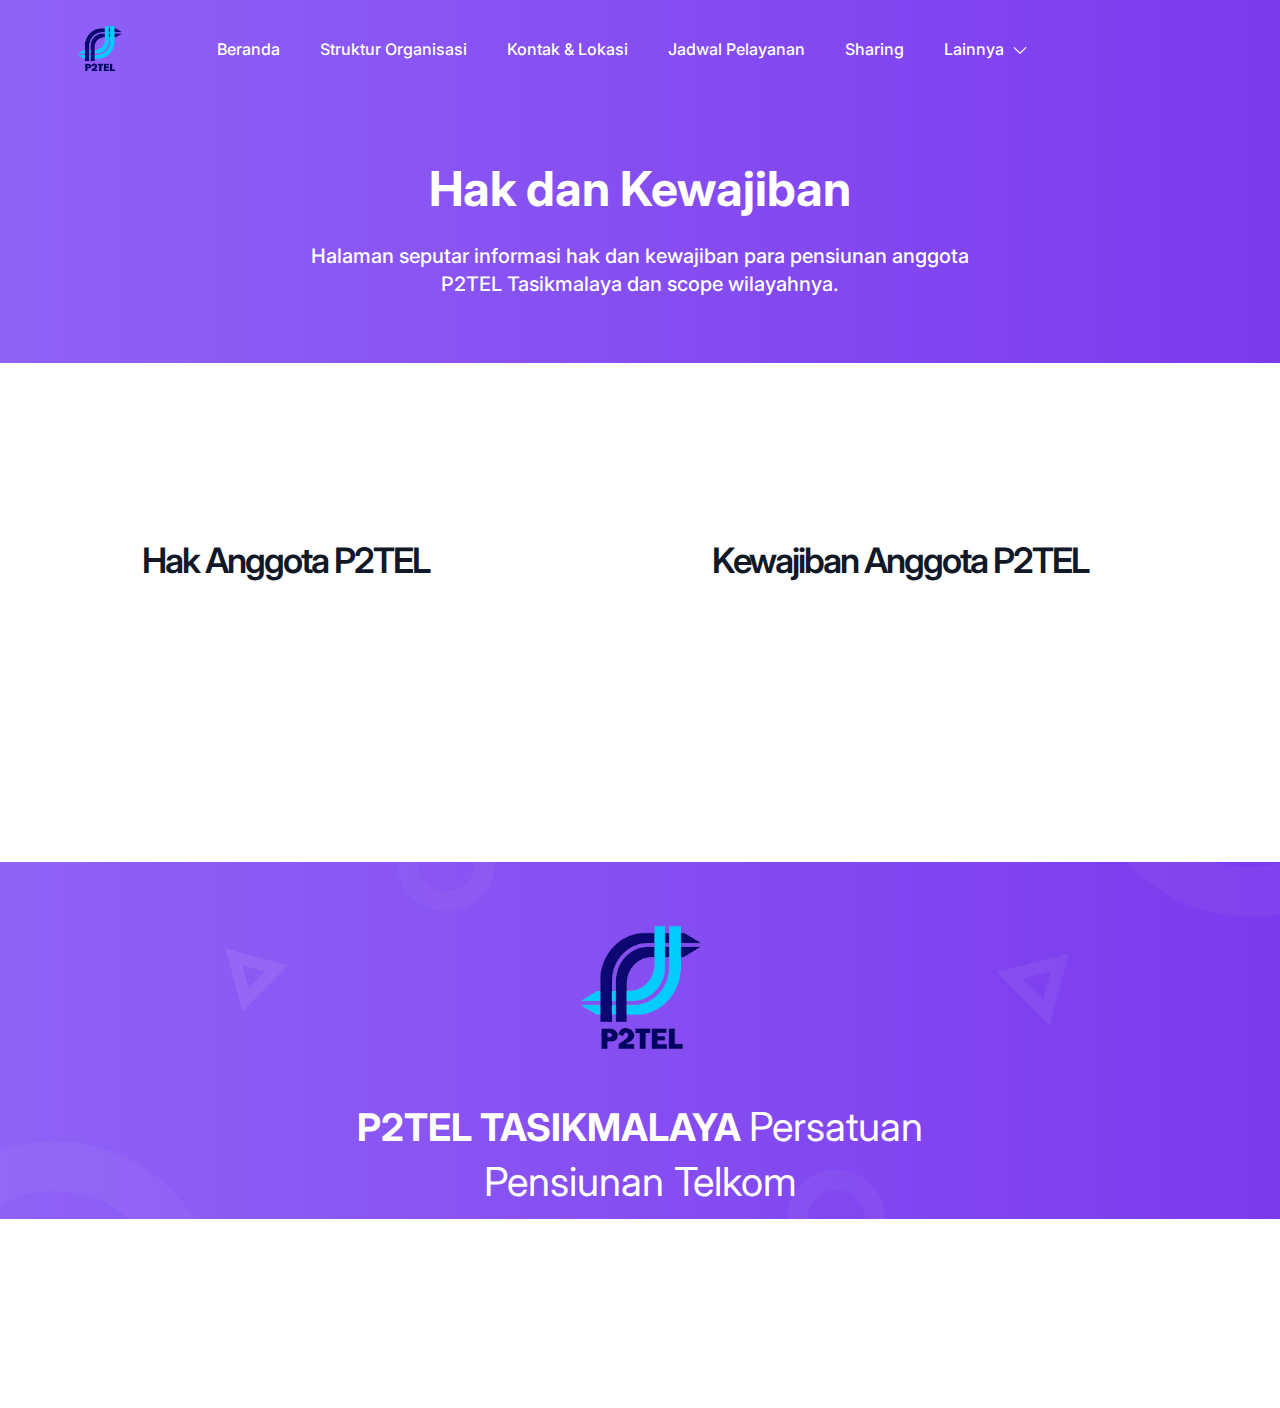
==== hak-dan-kewajiban.html @ 3c0b33a6 "update" ====
<!DOCTYPE html>
<html lang="en" class="scroll-smooth">

<head>
    <meta charset="UTF-8" />
    <meta http-equiv="X-UA-Compatible" content="IE=edge" />
    <meta name="viewport" content="width=device-width, initial-scale=1.0" />
    <title>
        Info Kesehatan - P2TEL Tasikmalaya
    </title>
    <link rel="shortcut icon" href="assets/images/logo-p2tel.png" type="image/x-icon" />
    <link rel="stylesheet" href="assets/css/swiper-bundle.min.css" />
    <link rel="stylesheet" href="assets/css/animate.css" />
    <link rel="stylesheet" href="assets/css/tailwind.css" />

    <!-- ==== WOW JS ==== -->
    <script src="assets/js/wow.min.js"></script>
    <script>
        new WOW().init();
    </script>

</head>

<body>
    <!-- ====== Navbar Section Start -->
    <div class="ud-header absolute left-0 top-0 z-40 flex w-full items-center bg-transparent">
        <div class="container">
            <div class="relative -mx-edit flex items-center justify-between">
                <div class="w-edit max-w-full px-4">
                    <a href="index.html" class="navbar-logo block w-full py-5">
                        <img src="assets/images/logo-p2tel.png" alt="logo" class="header-logo w-full" />
                    </a>
                </div>
                <div class="flex w-full items-center justify-between px-4">
                    <div>
                        <nav id="navbarCollapse"
                            class="absolute right-4 top-full hidden w-full max-w-[250px] rounded-lg bg-white py-5 shadow-lg dark:bg-dark-2 lg:static lg:block lg:w-full lg:max-w-full lg:bg-transparent lg:px-4 lg:py-0 lg:shadow-none dark:lg:bg-transparent xl:px-6">
                            <ul class="blcok lg:flex 2xl:ml-20">
                                <li class="group relative">
                                    <a href="index.html"
                                        class="mx-8 flex py-2 text-base font-medium text-dark group-hover:text-primary dark:text-white lg:mr-0 lg:inline-flex lg:px-0 lg:py-6 lg:text-white lg:group-hover:text-white lg:group-hover:opacity-70">
                                        Beranda
                                    </a>
                                </li>
                                <li class="group relative">
                                    <a href="index.html#team"
                                        class="mx-8 flex py-2 text-base font-medium text-dark group-hover:text-primary dark:text-white lg:ml-7 lg:mr-0 lg:inline-flex lg:px-0 lg:py-6 lg:text-white lg:group-hover:text-white lg:group-hover:opacity-70 xl:ml-10">
                                        Struktur Organisasi
                                    </a>
                                </li>
                                <li class="group relative">
                                    <a href="index.html#contact"
                                        class="mx-8 flex py-2 text-base font-medium text-dark group-hover:text-primary dark:text-white lg:ml-7 lg:mr-0 lg:inline-flex lg:px-0 lg:py-6 lg:text-white lg:group-hover:text-white lg:group-hover:opacity-70 xl:ml-10">
                                        Kontak & Lokasi
                                    </a>
                                </li>
                                <li class="group relative">
                                    <a href="index.html#jadwal"
                                        class="mx-8 flex py-2 text-base font-medium text-dark group-hover:text-primary dark:text-white lg:ml-7 lg:mr-0 lg:inline-flex lg:px-0 lg:py-6 lg:text-white lg:group-hover:text-white lg:group-hover:opacity-70 xl:ml-10">
                                        Jadwal Pelayanan
                                    </a>
                                </li>
                                <li class="group relative">
                                    <a href="index.html#sharing"
                                        class="mx-8 flex py-2 text-base font-medium text-dark group-hover:text-primary dark:text-white lg:ml-7 lg:mr-0 lg:inline-flex lg:px-0 lg:py-6 lg:text-white lg:group-hover:text-white lg:group-hover:opacity-70 xl:ml-10">
                                        Sharing
                                    </a>
                                </li>
                                <!--<li class="group relative">
                  <a href="#activity"
                    class="mx-8 flex py-2 text-base font-medium text-dark group-hover:text-primary dark:text-white lg:ml-7 lg:mr-0 lg:inline-flex lg:px-0 lg:py-6 lg:text-white lg:group-hover:text-white lg:group-hover:opacity-70 xl:ml-10">
                    Kegiatan
                  </a>
                </li>-->
                                <li class="submenu-item group relative">
                                    <a href="javascript:void(0)"
                                        class="relative mx-8 flex items-center justify-between py-2 text-base font-medium text-dark group-hover:text-primary dark:text-white lg:ml-8 lg:mr-0 lg:inline-flex lg:py-6 lg:pl-0 lg:pr-4 lg:text-white lg:group-hover:text-white lg:group-hover:opacity-70 xl:ml-10">
                                        Lainnya

                                        <svg class="ml-2 fill-current" width="16" height="20" viewBox="0 0 16 20"
                                            fill="none" xmlns="http://www.w3.org/2000/svg">
                                            <path
                                                d="M7.99999 14.9C7.84999 14.9 7.72499 14.85 7.59999 14.75L1.84999 9.10005C1.62499 8.87505 1.62499 8.52505 1.84999 8.30005C2.07499 8.07505 2.42499 8.07505 2.64999 8.30005L7.99999 13.525L13.35 8.25005C13.575 8.02505 13.925 8.02505 14.15 8.25005C14.375 8.47505 14.375 8.82505 14.15 9.05005L8.39999 14.7C8.27499 14.825 8.14999 14.9 7.99999 14.9Z" />
                                        </svg>
                                    </a>
                                    <div
                                        class="submenu relative left-0 top-full hidden w-[250px] rounded-sm bg-white p-4 transition-[top] duration-300 group-hover:opacity-100 dark:bg-dark-2 lg:invisible lg:absolute lg:top-[110%] lg:block lg:opacity-0 lg:shadow-lg lg:group-hover:visible lg:group-hover:top-full">
                                        <a href="info-kesehatan.html"
                                            class="block rounded px-4 py-[10px] text-sm text-body-color hover:text-primary dark:text-dark-6 dark:hover:text-primary">
                                            Info Kesehatan
                                        </a>
                                        <a href="jadwal-poliklinik.html"
                                            class="block rounded px-4 py-[10px] text-sm text-body-color hover:text-primary dark:text-dark-6 dark:hover:text-primary">
                                            Jadwal Poliklinik
                                        </a>
                                        <a href="hak-dan-kewajiban.html"
                                            class="block rounded px-4 py-[10px] text-sm text-body-color hover:text-primary dark:text-dark-6 dark:hover:text-primary">
                                            Hak dan Kewajiban
                                        </a>
                                        <a href="sharing.html"
                                            class="block rounded px-4 py-[10px] text-sm text-body-color hover:text-primary dark:text-dark-6 dark:hover:text-primary">
                                            Halaman Sharing
                                        </a>
                                    </div>
                                </li>
                            </ul>
                        </nav>
                    </div>
                </div>
            </div>
        </div>
    </div>
    </div>
    <!-- ====== Navbar Section End -->

    <!-- ====== Hero Section Start -->
    <div class="relative overflow-hidden bg-primary pt-[120px] md:pt-[130px] lg:pt-[160px]">
        <div class="container">
            <div class="-mx-4 flex flex-wrap items-center">
                <div class="w-full px-4 mb-7">
                    <div class="hero-content wow fadeInUp mx-auto max-w-[780px] text-center" data-wow-delay=".2s">
                        <h1
                            class="mb-6 text-3xl font-bold leading-snug text-white sm:text-4xl sm:leading-snug lg:text-5xl lg:leading-[1.2]">
                            Hak dan Kewajiban
                        </h1>
                        <p class="mx-auto mb-9 max-w-[750px] fs-20px font-medium text-white sm:leading-[1.44]">
                            Halaman seputar informasi hak dan kewajiban para pensiunan anggota <br />P2TEL Tasikmalaya
                            dan scope
                            wilayahnya.
                        </p>
                    </div>
                </div>
            </div>
        </div>
    </div>
    <!-- ====== Hero Section End -->

    <section id="jadwal" class="relative z-20 overflow-hidden pb-12 pt-20 dark:bg-dark lg:pb-[90px] lg:pt-[120px]">
        <div class="container mx-auto">
            <div class="-mx-4 flex flex-wrap justify-center">
                <div class="w-full px-4 md:w-1/2 lg:w-1/2">
                    <div
                        class="relative z-10 mb-10 overflow-hidden rounded-xl bg-white px-8 py-10dark:bg-dark-2 sm:p-12 lg:px-6 lg:py-10 xl:p-14 jadwal">
                        <h2 class="mb-11 fs-22rem font-semibold text-dark dark:text-white xl:leading-[1.21]">
                            <span class="-tracking-[2px]">Hak Anggota P2TEL</span>
                        </h2>
                        <div class="mb-[50px]">
                            <h5 class="mb-5 text-lg font-medium text-dark dark:text-white">

                            </h5>
                            <div id="hak" class="flex flex-col gap-[14px] fs-18px"></div>
                        </div>
                    </div>
                </div>
                <div class="w-full px-4 md:w-1/2 lg:w-1/2">
                    <div
                        class="relative z-10 mb-10 overflow-hidden rounded-xl bg-white px-8 py-10 dark:bg-dark-2 sm:p-12 lg:px-6 lg:py-10 xl:p-14 jadwal">
                        <h2 class="mb-11 fs-22rem font-semibold text-dark dark:text-white xl:leading-[1.21]">
                            <span class="-tracking-[2px]">Kewajiban Anggota P2TEL</span>
                        </h2>
                        <div class="mb-[50px]">
                            <h5 class="mb-5 text-lg font-medium text-dark dark:text-white">

                            </h5>
                            <div id="kewajiban" class="flex flex-col gap-[14px] fs-18px"></div>
                        </div>
                    </div>
                </div>
            </div>
        </div>
    </section>


    <section class="relative z-10 overflow-hidden bg-primary lg:py-[75px-25px]">
        <div class="container mx-auto">
            <div class="relative overflow-hidden">
                <div class="-mx-4 flex flex-wrap items-stretch">
                    <div class="w-full px-4">
                        <div class="mx-auto max-w-[570px] text-center mt-12">
                            <a href="javascript:void(0)" class="mb-6 inline-block max-w-[160px]">
                                <img src="assets/images/logo-p2tel.png" alt="logo" class="max-w-full" />
                            </a>
                            <h2 class="mb-2.5 text-3xl font-bold text-white md:text-[38px] md:leading-[1.44]">
                                <span>P2TEL TASIKMALAYA</span>
                                <span class="text-3xl font-normal md:text-[40px]">
                                    Persatuan Pensiunan Telkom
                                </span>
                            </h2>
                            <!--<a href="javascript:void(0)"
                class="inline-block rounded-md border border-transparent bg-secondary px-7 py-3 text-base font-medium text-white transition hover:bg-[#0BB489]">
                Start using Play
              </a>-->
                        </div>
                    </div>
                </div>
            </div>
        </div>
        <div>
            <span class="absolute left-0 top-0">
                <svg width="495" height="470" viewBox="0 0 495 470" fill="none" xmlns="http://www.w3.org/2000/svg">
                    <circle cx="55" cy="442" r="138" stroke="white" stroke-opacity="0.04" stroke-width="50" />
                    <circle cx="446" r="39" stroke="white" stroke-opacity="0.04" stroke-width="20" />
                    <path d="M245.406 137.609L233.985 94.9852L276.609 106.406L245.406 137.609Z" stroke="white"
                        stroke-opacity="0.08" stroke-width="12" />
                </svg>
            </span>
            <span class="absolute bottom-0 right-0">
                <svg width="493" height="470" viewBox="0 0 493 470" fill="none" xmlns="http://www.w3.org/2000/svg">
                    <circle cx="462" cy="5" r="138" stroke="white" stroke-opacity="0.04" stroke-width="50" />
                    <circle cx="49" cy="470" r="39" stroke="white" stroke-opacity="0.04" stroke-width="20" />
                    <path d="M222.393 226.701L272.808 213.192L259.299 263.607L222.393 226.701Z" stroke="white"
                        stroke-opacity="0.06" stroke-width="13" />
                </svg>
            </span>
        </div>
    </section>

    <footer class="wow fadeInUp relative z-10 bg-primary pt-edit lg:pt-[10px]" data-wow-delay=".15s">
        <!--<div class="container">
      <div class="-mx-4 flex flex-wrap">
        <div class="w-full px-4 sm:w-1/2 md:w-1/2 lg:w-4/12 xl:w-3/12">
          <div class="mb-10 w-full">
            <a href="javascript:void(0)" class="mb-6 inline-block max-w-[160px]">
              <img src="assets/images/logo-p2tel.png" alt="logo" class="max-w-full" />
            </a>
            <p class="mb-8 max-w-[270px] text-base text-gray-7">
              We create digital experiences for brands and companies by using
              technology.
            </p>
            <div class="-mx-3 flex items-center">
              <a href="javascript:void(0)" class="px-3 text-gray-7 hover:text-white">
                <svg width="22" height="22" viewBox="0 0 22 22" fill="none" xmlns="http://www.w3.org/2000/svg"
                  class="fill-current">
                  <path
                    d="M16.294 8.86875H14.369H13.6815V8.18125V6.05V5.3625H14.369H15.8128C16.1909 5.3625 16.5003 5.0875 16.5003 4.675V1.03125C16.5003 0.653125 16.2253 0.34375 15.8128 0.34375H13.3034C10.5878 0.34375 8.69714 2.26875 8.69714 5.12187V8.1125V8.8H8.00964H5.67214C5.19089 8.8 4.74402 9.17812 4.74402 9.72812V12.2031C4.74402 12.6844 5.12214 13.1313 5.67214 13.1313H7.94089H8.62839V13.8188V20.7281C8.62839 21.2094 9.00652 21.6562 9.55652 21.6562H12.7878C12.994 21.6562 13.1659 21.5531 13.3034 21.4156C13.4409 21.2781 13.544 21.0375 13.544 20.8312V13.8531V13.1656H14.2659H15.8128C16.2596 13.1656 16.6034 12.8906 16.6721 12.4781V12.4438V12.4094L17.1534 10.0375C17.1878 9.79688 17.1534 9.52187 16.9471 9.24687C16.8784 9.075 16.569 8.90312 16.294 8.86875Z" />
                </svg>
              </a>
              <a href="javascript:void(0)" class="px-3 text-gray-7 hover:text-white">
                <svg width="22" height="22" viewBox="0 0 22 22" fill="none" xmlns="http://www.w3.org/2000/svg"
                  class="fill-current">
                  <path
                    d="M20.1236 5.91236C20.2461 5.76952 20.0863 5.58286 19.905 5.64972C19.5004 5.79896 19.1306 5.8974 18.5837 5.95817C19.2564 5.58362 19.5693 5.04828 19.8237 4.39259C19.885 4.23443 19.7 4.09092 19.5406 4.16647C18.8931 4.47345 18.1945 4.70121 17.4599 4.83578C16.7338 4.11617 15.6988 3.6665 14.5539 3.6665C12.3554 3.6665 10.5725 5.32454 10.5725 7.36908C10.5725 7.65933 10.6081 7.94206 10.6752 8.21276C7.51486 8.06551 4.6968 6.71359 2.73896 4.64056C2.60477 4.49848 2.36128 4.51734 2.27772 4.69063C2.05482 5.15296 1.93056 5.66584 1.93056 6.20582C1.93056 7.49014 2.6332 8.62331 3.70132 9.28732C3.22241 9.27293 2.76441 9.17961 2.34234 9.02125C2.13684 8.94416 1.90127 9.07964 1.92888 9.28686C2.14084 10.8781 3.42915 12.1909 5.09205 12.5011C4.75811 12.586 4.40639 12.6311 4.04253 12.6311C3.95431 12.6311 3.86685 12.6284 3.78019 12.6231C3.55967 12.6094 3.38044 12.8067 3.47499 12.9954C4.09879 14.2404 5.44575 15.1096 7.0132 15.1367C5.65077 16.13 3.93418 16.7218 2.06882 16.7218C1.83882 16.7218 1.74015 17.0175 1.9442 17.1178C3.52016 17.8924 5.31487 18.3332 7.22182 18.3332C14.545 18.3332 18.549 12.6914 18.549 7.79843C18.549 7.63827 18.545 7.47811 18.5377 7.31945C19.1321 6.92012 19.6664 6.44528 20.1236 5.91236Z" />
                </svg>
              </a>
              <a href="javascript:void(0)" class="px-3 text-gray-7 hover:text-white">
                <svg width="22" height="22" viewBox="0 0 22 22" fill="none" xmlns="http://www.w3.org/2000/svg"
                  class="fill-current">
                  <path
                    d="M11.0297 14.4305C12.9241 14.4305 14.4598 12.8948 14.4598 11.0004C14.4598 9.10602 12.9241 7.57031 11.0297 7.57031C9.13529 7.57031 7.59958 9.10602 7.59958 11.0004C7.59958 12.8948 9.13529 14.4305 11.0297 14.4305Z" />
                  <path
                    d="M14.7554 1.8335H7.24463C4.25807 1.8335 1.83334 4.25823 1.83334 7.24479V14.6964C1.83334 17.7421 4.25807 20.1668 7.24463 20.1668H14.6962C17.7419 20.1668 20.1667 17.7421 20.1667 14.7555V7.24479C20.1667 4.25823 17.7419 1.8335 14.7554 1.8335ZM11.0296 15.4948C8.51614 15.4948 6.53496 13.4545 6.53496 11.0002C6.53496 8.54586 8.54571 6.50554 11.0296 6.50554C13.4839 6.50554 15.4946 8.54586 15.4946 11.0002C15.4946 13.4545 13.5134 15.4948 11.0296 15.4948ZM17.2393 6.91952C16.9436 7.24479 16.5 7.42221 15.9973 7.42221C15.5538 7.42221 15.1102 7.24479 14.7554 6.91952C14.4301 6.59425 14.2527 6.18027 14.2527 5.67758C14.2527 5.17489 14.4301 4.79049 14.7554 4.43565C15.0807 4.08081 15.4946 3.90339 15.9973 3.90339C16.4409 3.90339 16.914 4.08081 17.2393 4.40608C17.535 4.79049 17.7419 5.23403 17.7419 5.70715C17.7124 6.18027 17.535 6.59425 17.2393 6.91952Z" />
                  <path
                    d="M16.0276 4.96777C15.6432 4.96777 15.318 5.29304 15.318 5.67745C15.318 6.06186 15.6432 6.38713 16.0276 6.38713C16.412 6.38713 16.7373 6.06186 16.7373 5.67745C16.7373 5.29304 16.4416 4.96777 16.0276 4.96777Z" />
                </svg>
              </a>
              <a href="javascript:void(0)" class="px-3 text-gray-7 hover:text-white">
                <svg width="22" height="22" viewBox="0 0 22 22" fill="none" xmlns="http://www.w3.org/2000/svg"
                  class="fill-current">
                  <path
                    d="M18.8065 1.8335H3.16399C2.42474 1.8335 1.83334 2.42489 1.83334 3.16414V18.8362C1.83334 19.5459 2.42474 20.1668 3.16399 20.1668H18.7473C19.4866 20.1668 20.078 19.5754 20.078 18.8362V3.13457C20.1371 2.42489 19.5457 1.8335 18.8065 1.8335ZM7.24464 17.4168H4.55379V8.69371H7.24464V17.4168ZM5.88443 7.48135C4.99733 7.48135 4.31721 6.77167 4.31721 5.91414C4.31721 5.05661 5.0269 4.34694 5.88443 4.34694C6.74196 4.34694 7.45163 5.05661 7.45163 5.91414C7.45163 6.77167 6.8011 7.48135 5.88443 7.48135ZM17.4463 17.4168H14.7554V13.1883C14.7554 12.183 14.7258 10.8523 13.336 10.8523C11.9167 10.8523 11.7097 11.976 11.7097 13.0996V17.4168H9.01884V8.69371H11.6506V9.90608H11.6801C12.0645 9.1964 12.9221 8.48672 14.2527 8.48672C17.0027 8.48672 17.5054 10.2609 17.5054 12.6856V17.4168H17.4463Z" />
                </svg>
              </a>
            </div>
          </div>
        </div>
        <div class="w-full px-4 sm:w-1/2 md:w-1/2 lg:w-2/12 xl:w-2/12">
          <div class="mb-10 w-full">
            <h4 class="mb-9 text-lg font-semibold text-white">About Us</h4>
            <ul>
              <li>
                <a href="javascript:void(0)" class="mb-3 inline-block text-base text-gray-7 hover:text-primary">
                  Home
                </a>
              </li>
              <li>
                <a href="javascript:void(0)" class="mb-3 inline-block text-base text-gray-7 hover:text-primary">
                  Features
                </a>
              </li>
              <li>
                <a href="javascript:void(0)" class="mb-3 inline-block text-base text-gray-7 hover:text-primary">
                  About
                </a>
              </li>
              <li>
                <a href="javascript:void(0)" class="mb-3 inline-block text-base text-gray-7 hover:text-primary">
                  Testimonial
                </a>
              </li>
            </ul>
          </div>
        </div>
        <div class="w-full px-4 sm:w-1/2 md:w-1/2 lg:w-3/12 xl:w-2/12">
          <div class="mb-10 w-full">
            <h4 class="mb-9 text-lg font-semibold text-white">Features</h4>
            <ul>
              <li>
                <a href="javascript:void(0)" class="mb-3 inline-block text-base text-gray-7 hover:text-primary">
                  How it works
                </a>
              </li>
              <li>
                <a href="javascript:void(0)" class="mb-3 inline-block text-base text-gray-7 hover:text-primary">
                  Privacy policy
                </a>
              </li>
              <li>
                <a href="javascript:void(0)" class="mb-3 inline-block text-base text-gray-7 hover:text-primary">
                  Terms of Service
                </a>
              </li>
              <li>
                <a href="javascript:void(0)" class="mb-3 inline-block text-base text-gray-7 hover:text-primary">
                  Refund policy
                </a>
              </li>
            </ul>
          </div>
        </div>
        <div class="w-full px-4 sm:w-1/2 md:w-1/2 lg:w-3/12 xl:w-2/12">
          <div class="mb-10 w-full">
            <h4 class="mb-9 text-lg font-semibold text-white">
              Our Products
            </h4>
            <ul>
              <li>
                <a href="javascript:void(0)" class="mb-3 inline-block text-base text-gray-7 hover:text-primary">
                  LineIcons
                </a>
              </li>
              <li>
                <a href="javascript:void(0)" class="mb-3 inline-block text-base text-gray-7 hover:text-primary">
                  Ecommerce HTML
                </a>
              </li>
              <li>
                <a href="javascript:void(0)" class="mb-3 inline-block text-base text-gray-7 hover:text-primary">
                  TailAdmin
                </a>
              </li>
              <li>
                <a href="javascript:void(0)" class="mb-3 inline-block text-base text-gray-7 hover:text-primary">
                  PlainAdmin
                </a>
              </li>
            </ul>
          </div>
        </div>
        <div class="w-full px-4 md:w-2/3 lg:w-6/12 xl:w-3/12">
          <div class="mb-10 w-full">
            <h4 class="mb-9 text-lg font-semibold text-white">Latest blog</h4>
            <div class="flex flex-col gap-8">
              <a href="blog-details.html" class="group flex items-center gap-[22px]">
                <div class="overflow-hidden rounded">
                  <img src="./assets/images/blog/blog-footer-01.jpg" alt="blog" />
                </div>
                <span class="max-w-[180px] text-base text-gray-7 group-hover:text-white">
                  I think really important to design with...
                </span>
              </a>
              <a href="blog-details.html" class="group flex items-center gap-[22px]">
                <div class="overflow-hidden rounded">
                  <img src="./assets/images/blog/blog-footer-02.jpg" alt="blog" />
                </div>
                <span class="max-w-[180px] text-base text-gray-7 group-hover:text-white">
                  Recognizing the need is the primary...
                </span>
              </a>
            </div>
          </div>
        </div>
      </div>
    </div>-->

        <div class="mt-12 border-t border-[#8890A4] border-opacity-40 py-8 lg:mt-[60px]">
            <div class="container">
                <div class="-mx-4 flex flex-wrap">
                    <p class="text-base text-gray-7 w-full text-center">
                        P2TEL Tasikmalaya © 2024
                        <!--<a href="https://tailgrids.com" rel="nofollow noopner" target="_blank"
              class="text-gray-1 hover:underline">
              TailGrids and UIdeck
            </a>-->
                    </p>
                    <div class="w-full px-4 md:w-2/3 lg:w-1/2">
                        <div class="my-1">
                            <div class="-mx-3 flex items-center justify-center md:justify-start">
                                <!--<a href="javascript:void(0)" class="px-3 text-base text-gray-7 hover:text-white hover:underline">
                  Privacy policy
                </a>
                <a href="javascript:void(0)" class="px-3 text-base text-gray-7 hover:text-white hover:underline">
                  Legal notice
                </a>
                <a href="javascript:void(0)" class="px-3 text-base text-gray-7 hover:text-white hover:underline">
                  Terms of service
                </a>-->
                            </div>
                        </div>
                    </div>
                    <div class="w-full px-4 md:w-1/3 lg:w-1/2">
                        <div class="my-1 flex justify-center md:justify-end">
                            <p class="text-base text-gray-7">

                                <!--<a href="https://tailgrids.com" rel="nofollow noopner" target="_blank"
                  class="text-gray-1 hover:underline">
                  TailGrids and UIdeck
                </a>-->
                            </p>
                        </div>
                    </div>
                </div>
            </div>
        </div>

        <div>
            <span class="absolute left-0 top-0 z-[-1]">
            </span>

            <span class="absolute right-0 top-0 z-[-1]">
                <svg width="102" height="102" viewBox="0 0 102 102" fill="none" xmlns="http://www.w3.org/2000/svg">
                    <path
                        d="M1.8667 33.1956C2.89765 33.1956 3.7334 34.0318 3.7334 35.0633C3.7334 36.0947 2.89765 36.9309 1.8667 36.9309C0.835744 36.9309 4.50645e-08 36.0947 0 35.0633C-4.50645e-08 34.0318 0.835744 33.1956 1.8667 33.1956Z"
                        fill="white" fill-opacity="0.08"></path>
                    <path
                        d="M18.2939 33.1956C19.3249 33.1956 20.1606 34.0318 20.1606 35.0633C20.1606 36.0947 19.3249 36.9309 18.2939 36.9309C17.263 36.9309 16.4272 36.0947 16.4272 35.0633C16.4272 34.0318 17.263 33.1956 18.2939 33.1956Z"
                        fill="white" fill-opacity="0.08"></path>
                    <path
                        d="M34.7209 33.195C35.7519 33.195 36.5876 34.0311 36.5876 35.0626C36.5876 36.0941 35.7519 36.9303 34.7209 36.9303C33.69 36.9303 32.8542 36.0941 32.8542 35.0626C32.8542 34.0311 33.69 33.195 34.7209 33.195Z"
                        fill="white" fill-opacity="0.08"></path>
                    <path
                        d="M50.9341 33.195C51.965 33.195 52.8008 34.0311 52.8008 35.0626C52.8008 36.0941 51.965 36.9303 50.9341 36.9303C49.9031 36.9303 49.0674 36.0941 49.0674 35.0626C49.0674 34.0311 49.9031 33.195 50.9341 33.195Z"
                        fill="white" fill-opacity="0.08"></path>
                    <path
                        d="M1.8667 16.7605C2.89765 16.7605 3.7334 17.5966 3.7334 18.6281C3.7334 19.6596 2.89765 20.4957 1.8667 20.4957C0.835744 20.4957 4.50645e-08 19.6596 0 18.6281C-4.50645e-08 17.5966 0.835744 16.7605 1.8667 16.7605Z"
                        fill="white" fill-opacity="0.08"></path>
                    <path
                        d="M18.2939 16.7605C19.3249 16.7605 20.1606 17.5966 20.1606 18.6281C20.1606 19.6596 19.3249 20.4957 18.2939 20.4957C17.263 20.4957 16.4272 19.6596 16.4272 18.6281C16.4272 17.5966 17.263 16.7605 18.2939 16.7605Z"
                        fill="white" fill-opacity="0.08"></path>
                    <path
                        d="M34.7209 16.7605C35.7519 16.7605 36.5876 17.5966 36.5876 18.6281C36.5876 19.6596 35.7519 20.4957 34.7209 20.4957C33.69 20.4957 32.8542 19.6596 32.8542 18.6281C32.8542 17.5966 33.69 16.7605 34.7209 16.7605Z"
                        fill="white" fill-opacity="0.08"></path>
                    <path
                        d="M50.9341 16.7605C51.965 16.7605 52.8008 17.5966 52.8008 18.6281C52.8008 19.6596 51.965 20.4957 50.9341 20.4957C49.9031 20.4957 49.0674 19.6596 49.0674 18.6281C49.0674 17.5966 49.9031 16.7605 50.9341 16.7605Z"
                        fill="white" fill-opacity="0.08"></path>
                    <path
                        d="M1.8667 0.324951C2.89765 0.324951 3.7334 1.16115 3.7334 2.19261C3.7334 3.22408 2.89765 4.06024 1.8667 4.06024C0.835744 4.06024 4.50645e-08 3.22408 0 2.19261C-4.50645e-08 1.16115 0.835744 0.324951 1.8667 0.324951Z"
                        fill="white" fill-opacity="0.08"></path>
                    <path
                        d="M18.2939 0.324951C19.3249 0.324951 20.1606 1.16115 20.1606 2.19261C20.1606 3.22408 19.3249 4.06024 18.2939 4.06024C17.263 4.06024 16.4272 3.22408 16.4272 2.19261C16.4272 1.16115 17.263 0.324951 18.2939 0.324951Z"
                        fill="white" fill-opacity="0.08"></path>
                    <path
                        d="M34.7209 0.325302C35.7519 0.325302 36.5876 1.16147 36.5876 2.19293C36.5876 3.2244 35.7519 4.06056 34.7209 4.06056C33.69 4.06056 32.8542 3.2244 32.8542 2.19293C32.8542 1.16147 33.69 0.325302 34.7209 0.325302Z"
                        fill="white" fill-opacity="0.08"></path>
                    <path
                        d="M50.9341 0.325302C51.965 0.325302 52.8008 1.16147 52.8008 2.19293C52.8008 3.2244 51.965 4.06056 50.9341 4.06056C49.9031 4.06056 49.0674 3.2244 49.0674 2.19293C49.0674 1.16147 49.9031 0.325302 50.9341 0.325302Z"
                        fill="white" fill-opacity="0.08"></path>
                    <path
                        d="M66.9037 33.1956C67.9346 33.1956 68.7704 34.0318 68.7704 35.0633C68.7704 36.0947 67.9346 36.9309 66.9037 36.9309C65.8727 36.9309 65.037 36.0947 65.037 35.0633C65.037 34.0318 65.8727 33.1956 66.9037 33.1956Z"
                        fill="white" fill-opacity="0.08"></path>
                    <path
                        d="M83.3307 33.1956C84.3616 33.1956 85.1974 34.0318 85.1974 35.0633C85.1974 36.0947 84.3616 36.9309 83.3307 36.9309C82.2997 36.9309 81.464 36.0947 81.464 35.0633C81.464 34.0318 82.2997 33.1956 83.3307 33.1956Z"
                        fill="white" fill-opacity="0.08"></path>
                    <path
                        d="M99.7576 33.1956C100.789 33.1956 101.624 34.0318 101.624 35.0633C101.624 36.0947 100.789 36.9309 99.7576 36.9309C98.7266 36.9309 97.8909 36.0947 97.8909 35.0633C97.8909 34.0318 98.7266 33.1956 99.7576 33.1956Z"
                        fill="white" fill-opacity="0.08"></path>
                    <path
                        d="M66.9037 16.7605C67.9346 16.7605 68.7704 17.5966 68.7704 18.6281C68.7704 19.6596 67.9346 20.4957 66.9037 20.4957C65.8727 20.4957 65.037 19.6596 65.037 18.6281C65.037 17.5966 65.8727 16.7605 66.9037 16.7605Z"
                        fill="white" fill-opacity="0.08"></path>
                    <path
                        d="M83.3307 16.7605C84.3616 16.7605 85.1974 17.5966 85.1974 18.6281C85.1974 19.6596 84.3616 20.4957 83.3307 20.4957C82.2997 20.4957 81.464 19.6596 81.464 18.6281C81.464 17.5966 82.2997 16.7605 83.3307 16.7605Z"
                        fill="white" fill-opacity="0.08"></path>
                    <path
                        d="M99.7576 16.7605C100.789 16.7605 101.624 17.5966 101.624 18.6281C101.624 19.6596 100.789 20.4957 99.7576 20.4957C98.7266 20.4957 97.8909 19.6596 97.8909 18.6281C97.8909 17.5966 98.7266 16.7605 99.7576 16.7605Z"
                        fill="white" fill-opacity="0.08"></path>
                    <path
                        d="M66.9037 0.324966C67.9346 0.324966 68.7704 1.16115 68.7704 2.19261C68.7704 3.22408 67.9346 4.06024 66.9037 4.06024C65.8727 4.06024 65.037 3.22408 65.037 2.19261C65.037 1.16115 65.8727 0.324966 66.9037 0.324966Z"
                        fill="white" fill-opacity="0.08"></path>
                    <path
                        d="M83.3307 0.324951C84.3616 0.324951 85.1974 1.16115 85.1974 2.19261C85.1974 3.22408 84.3616 4.06024 83.3307 4.06024C82.2997 4.06024 81.464 3.22408 81.464 2.19261C81.464 1.16115 82.2997 0.324951 83.3307 0.324951Z"
                        fill="white" fill-opacity="0.08"></path>
                    <path
                        d="M99.7576 0.324951C100.789 0.324951 101.624 1.16115 101.624 2.19261C101.624 3.22408 100.789 4.06024 99.7576 4.06024C98.7266 4.06024 97.8909 3.22408 97.8909 2.19261C97.8909 1.16115 98.7266 0.324951 99.7576 0.324951Z"
                        fill="white" fill-opacity="0.08"></path>
                    <path
                        d="M1.8667 82.2029C2.89765 82.2029 3.7334 83.039 3.7334 84.0705C3.7334 85.102 2.89765 85.9382 1.8667 85.9382C0.835744 85.9382 4.50645e-08 85.102 0 84.0705C-4.50645e-08 83.039 0.835744 82.2029 1.8667 82.2029Z"
                        fill="white" fill-opacity="0.08"></path>
                    <path
                        d="M18.2939 82.2029C19.3249 82.2029 20.1606 83.039 20.1606 84.0705C20.1606 85.102 19.3249 85.9382 18.2939 85.9382C17.263 85.9382 16.4272 85.102 16.4272 84.0705C16.4272 83.039 17.263 82.2029 18.2939 82.2029Z"
                        fill="white" fill-opacity="0.08"></path>
                    <path
                        d="M34.7209 82.2026C35.7519 82.2026 36.5876 83.0387 36.5876 84.0702C36.5876 85.1017 35.7519 85.9378 34.7209 85.9378C33.69 85.9378 32.8542 85.1017 32.8542 84.0702C32.8542 83.0387 33.69 82.2026 34.7209 82.2026Z"
                        fill="white" fill-opacity="0.08"></path>
                    <path
                        d="M50.9341 82.2026C51.965 82.2026 52.8008 83.0387 52.8008 84.0702C52.8008 85.1017 51.965 85.9378 50.9341 85.9378C49.9031 85.9378 49.0674 85.1017 49.0674 84.0702C49.0674 83.0387 49.9031 82.2026 50.9341 82.2026Z"
                        fill="white" fill-opacity="0.08"></path>
                    <path
                        d="M1.8667 65.7677C2.89765 65.7677 3.7334 66.6039 3.7334 67.6353C3.7334 68.6668 2.89765 69.503 1.8667 69.503C0.835744 69.503 4.50645e-08 68.6668 0 67.6353C-4.50645e-08 66.6039 0.835744 65.7677 1.8667 65.7677Z"
                        fill="white" fill-opacity="0.08"></path>
                    <path
                        d="M18.2939 65.7677C19.3249 65.7677 20.1606 66.6039 20.1606 67.6353C20.1606 68.6668 19.3249 69.503 18.2939 69.503C17.263 69.503 16.4272 68.6668 16.4272 67.6353C16.4272 66.6039 17.263 65.7677 18.2939 65.7677Z"
                        fill="white" fill-opacity="0.08"></path>
                    <path
                        d="M34.7209 65.7674C35.7519 65.7674 36.5876 66.6036 36.5876 67.635C36.5876 68.6665 35.7519 69.5027 34.7209 69.5027C33.69 69.5027 32.8542 68.6665 32.8542 67.635C32.8542 66.6036 33.69 65.7674 34.7209 65.7674Z"
                        fill="white" fill-opacity="0.08"></path>
                    <path
                        d="M50.9341 65.7674C51.965 65.7674 52.8008 66.6036 52.8008 67.635C52.8008 68.6665 51.965 69.5027 50.9341 69.5027C49.9031 69.5027 49.0674 68.6665 49.0674 67.635C49.0674 66.6036 49.9031 65.7674 50.9341 65.7674Z"
                        fill="white" fill-opacity="0.08"></path>
                    <path
                        d="M1.8667 98.2644C2.89765 98.2644 3.7334 99.1005 3.7334 100.132C3.7334 101.163 2.89765 102 1.8667 102C0.835744 102 4.50645e-08 101.163 0 100.132C-4.50645e-08 99.1005 0.835744 98.2644 1.8667 98.2644Z"
                        fill="white" fill-opacity="0.08"></path>
                    <path
                        d="M1.8667 49.3322C2.89765 49.3322 3.7334 50.1684 3.7334 51.1998C3.7334 52.2313 2.89765 53.0675 1.8667 53.0675C0.835744 53.0675 4.50645e-08 52.2313 0 51.1998C-4.50645e-08 50.1684 0.835744 49.3322 1.8667 49.3322Z"
                        fill="white" fill-opacity="0.08"></path>
                    <path
                        d="M18.2939 98.2644C19.3249 98.2644 20.1606 99.1005 20.1606 100.132C20.1606 101.163 19.3249 102 18.2939 102C17.263 102 16.4272 101.163 16.4272 100.132C16.4272 99.1005 17.263 98.2644 18.2939 98.2644Z"
                        fill="white" fill-opacity="0.08"></path>
                    <path
                        d="M18.2939 49.3322C19.3249 49.3322 20.1606 50.1684 20.1606 51.1998C20.1606 52.2313 19.3249 53.0675 18.2939 53.0675C17.263 53.0675 16.4272 52.2313 16.4272 51.1998C16.4272 50.1684 17.263 49.3322 18.2939 49.3322Z"
                        fill="white" fill-opacity="0.08"></path>
                    <path
                        d="M34.7209 98.2647C35.7519 98.2647 36.5876 99.1008 36.5876 100.132C36.5876 101.164 35.7519 102 34.7209 102C33.69 102 32.8542 101.164 32.8542 100.132C32.8542 99.1008 33.69 98.2647 34.7209 98.2647Z"
                        fill="white" fill-opacity="0.08"></path>
                    <path
                        d="M50.9341 98.2647C51.965 98.2647 52.8008 99.1008 52.8008 100.132C52.8008 101.164 51.965 102 50.9341 102C49.9031 102 49.0674 101.164 49.0674 100.132C49.0674 99.1008 49.9031 98.2647 50.9341 98.2647Z"
                        fill="white" fill-opacity="0.08"></path>
                    <path
                        d="M34.7209 49.3326C35.7519 49.3326 36.5876 50.1687 36.5876 51.2002C36.5876 52.2317 35.7519 53.0678 34.7209 53.0678C33.69 53.0678 32.8542 52.2317 32.8542 51.2002C32.8542 50.1687 33.69 49.3326 34.7209 49.3326Z"
                        fill="white" fill-opacity="0.08"></path>
                    <path
                        d="M50.9341 49.3326C51.965 49.3326 52.8008 50.1687 52.8008 51.2002C52.8008 52.2317 51.965 53.0678 50.9341 53.0678C49.9031 53.0678 49.0674 52.2317 49.0674 51.2002C49.0674 50.1687 49.9031 49.3326 50.9341 49.3326Z"
                        fill="white" fill-opacity="0.08"></path>
                    <path
                        d="M66.9037 82.2029C67.9346 82.2029 68.7704 83.0391 68.7704 84.0705C68.7704 85.102 67.9346 85.9382 66.9037 85.9382C65.8727 85.9382 65.037 85.102 65.037 84.0705C65.037 83.0391 65.8727 82.2029 66.9037 82.2029Z"
                        fill="white" fill-opacity="0.08"></path>
                    <path
                        d="M83.3307 82.2029C84.3616 82.2029 85.1974 83.0391 85.1974 84.0705C85.1974 85.102 84.3616 85.9382 83.3307 85.9382C82.2997 85.9382 81.464 85.102 81.464 84.0705C81.464 83.0391 82.2997 82.2029 83.3307 82.2029Z"
                        fill="white" fill-opacity="0.08"></path>
                    <path
                        d="M99.7576 82.2029C100.789 82.2029 101.624 83.039 101.624 84.0705C101.624 85.102 100.789 85.9382 99.7576 85.9382C98.7266 85.9382 97.8909 85.102 97.8909 84.0705C97.8909 83.039 98.7266 82.2029 99.7576 82.2029Z"
                        fill="white" fill-opacity="0.08"></path>
                    <path
                        d="M66.9037 65.7674C67.9346 65.7674 68.7704 66.6036 68.7704 67.635C68.7704 68.6665 67.9346 69.5027 66.9037 69.5027C65.8727 69.5027 65.037 68.6665 65.037 67.635C65.037 66.6036 65.8727 65.7674 66.9037 65.7674Z"
                        fill="white" fill-opacity="0.08"></path>
                    <path
                        d="M83.3307 65.7677C84.3616 65.7677 85.1974 66.6039 85.1974 67.6353C85.1974 68.6668 84.3616 69.503 83.3307 69.503C82.2997 69.503 81.464 68.6668 81.464 67.6353C81.464 66.6039 82.2997 65.7677 83.3307 65.7677Z"
                        fill="white" fill-opacity="0.08"></path>
                    <path
                        d="M99.7576 65.7677C100.789 65.7677 101.624 66.6039 101.624 67.6353C101.624 68.6668 100.789 69.503 99.7576 69.503C98.7266 69.503 97.8909 68.6668 97.8909 67.6353C97.8909 66.6039 98.7266 65.7677 99.7576 65.7677Z"
                        fill="white" fill-opacity="0.08"></path>
                    <path
                        d="M66.9037 98.2644C67.9346 98.2644 68.7704 99.1005 68.7704 100.132C68.7704 101.163 67.9346 102 66.9037 102C65.8727 102 65.037 101.163 65.037 100.132C65.037 99.1005 65.8727 98.2644 66.9037 98.2644Z"
                        fill="white" fill-opacity="0.08"></path>
                    <path
                        d="M66.9037 49.3322C67.9346 49.3322 68.7704 50.1684 68.7704 51.1998C68.7704 52.2313 67.9346 53.0675 66.9037 53.0675C65.8727 53.0675 65.037 52.2313 65.037 51.1998C65.037 50.1684 65.8727 49.3322 66.9037 49.3322Z"
                        fill="white" fill-opacity="0.08"></path>
                    <path
                        d="M83.3307 98.2644C84.3616 98.2644 85.1974 99.1005 85.1974 100.132C85.1974 101.163 84.3616 102 83.3307 102C82.2997 102 81.464 101.163 81.464 100.132C81.464 99.1005 82.2997 98.2644 83.3307 98.2644Z"
                        fill="white" fill-opacity="0.08"></path>
                    <path
                        d="M83.3307 49.3322C84.3616 49.3322 85.1974 50.1684 85.1974 51.1998C85.1974 52.2313 84.3616 53.0675 83.3307 53.0675C82.2997 53.0675 81.464 52.2313 81.464 51.1998C81.464 50.1684 82.2997 49.3322 83.3307 49.3322Z"
                        fill="white" fill-opacity="0.08"></path>
                    <path
                        d="M99.7576 98.2644C100.789 98.2644 101.624 99.1005 101.624 100.132C101.624 101.163 100.789 102 99.7576 102C98.7266 102 97.8909 101.163 97.8909 100.132C97.8909 99.1005 98.7266 98.2644 99.7576 98.2644Z"
                        fill="white" fill-opacity="0.08"></path>
                    <path
                        d="M99.7576 49.3322C100.789 49.3322 101.624 50.1684 101.624 51.1998C101.624 52.2313 100.789 53.0675 99.7576 53.0675C98.7266 53.0675 97.8909 52.2313 97.8909 51.1998C97.8909 50.1684 98.7266 49.3322 99.7576 49.3322Z"
                        fill="white" fill-opacity="0.08"></path>
                </svg>
            </span>
        </div>
    </footer>
    <!-- ====== Footer Section End -->

    <!-- ====== Back To Top Start -->
    <a href="javascript:void(0)"
        class="back-to-top fixed bottom-8 left-auto right-8 z-[999] hidden h-10 w-10 items-center justify-center rounded-md bg-primary text-white shadow-md transition duration-300 ease-in-out hover:bg-dark">
        <span class="mt-[6px] h-3 w-3 rotate-45 border-l border-t border-white"></span>
    </a>
    <!-- ====== Back To Top End -->

    <!-- ====== Made With Button Start -->
    <!--<div rel="nofollow noopener"
    class="audio-component fixed left-4 z-[999] inline-flex items-center rounded-lg sm:left-9">
    <audio controls>
      <source src="audio-file.mp3" type="audio/mpeg">
      Browser Anda tidak mendukung pemutar audio.
    </audio>
  </div>-->
    <!-- ====== Made With Button End -->

    <!-- ====== All Scripts -->

    <script src="assets/js/swiper-bundle.min.js"></script>
    <script src="assets/js/main.js"></script>
    <script>
        document.addEventListener('DOMContentLoaded', function () {

            const p_rights = document.getElementById('hak');
            const p_obligations = document.getElementById('kewajiban');

            function renderTasks(data) {
                data[0].rights.forEach(rights => {
                    const taskCard = document.createElement('p');
                    taskCard.className = 'text-body-color dark:text-dark-6 fs-18px';
                    taskCard.innerHTML = `${rights}`;
                    p_rights.appendChild(taskCard);
                });

                data[0].obligations.forEach(obligations => {
                    const taskCard = document.createElement('p');
                    taskCard.className = 'text-body-color dark:text-dark-6 fs-18px';
                    taskCard.innerHTML = `${obligations}`;
                    p_obligations.appendChild(taskCard);
                });
            }

            // Konfigurasi endpoint dan headers untuk fetch
            const API_ENDPOINT = `https://wabot-n8n.v4zkxg.easypanel.host/webhook/0489052d-681f-443d-aec3-b3c739ab6190`

            async function fetchData() {
                try {
                    const response = await fetch(`${API_ENDPOINT}`, {
                        method: "GET"
                    });

                    if (!response.ok) {
                        throw new Error(`Error fetching data: ${response.status} ${response.statusText}`);
                    }

                    data = await response.json();
                } catch (error) {
                    console.error(error);
                } finally {
                    isFetching = false;
                    renderTasks(data);
                }
            }

            fetchData();
        });

        // section menu active
        function onScroll(event) {
            const sections = document.querySelectorAll(".ud-menu-scroll");
            const scrollPos =
                window.pageYOffset ||
                document.documentElement.scrollTop ||
                document.body.scrollTop;

            for (let i = 0; i < sections.length; i++) {
                const currLink = sections[i];
                const val = currLink.getAttribute("href");
                const refElement = document.querySelector(val);
                const scrollTopMinus = scrollPos + 73;
                if (
                    refElement.offsetTop <= scrollTopMinus &&
                    refElement.offsetTop + refElement.offsetHeight > scrollTopMinus
                ) {
                    document
                        .querySelector(".ud-menu-scroll")
                        .classList.remove("active");
                    currLink.classList.add("active");
                } else {
                    currLink.classList.remove("active");
                }
            }
        }

        window.document.addEventListener("scroll", onScroll);

    </script>
</body>

</html>
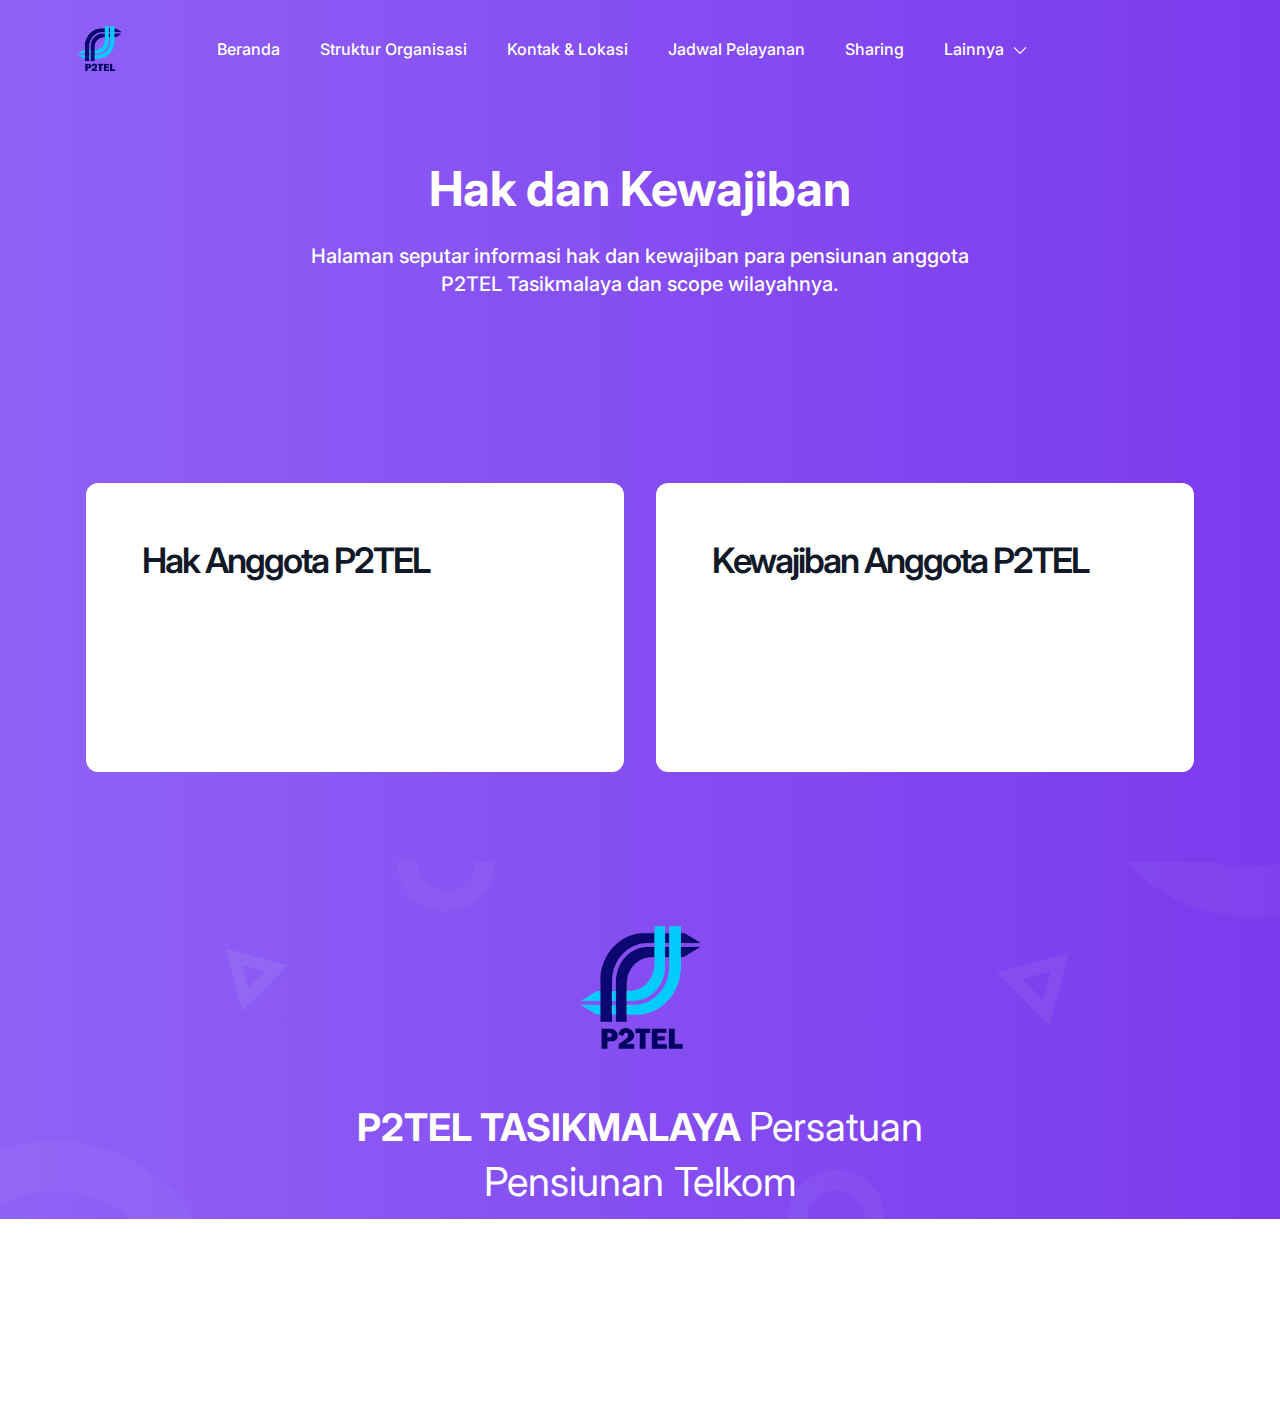
==== commit 65af01cb: "update" ====
--- a/hak-dan-kewajiban.html
+++ b/hak-dan-kewajiban.html
@@ -33,6 +33,12 @@
                 </div>
                 <div class="flex w-full items-center justify-between px-4">
                     <div>
+                        <button id="navbarToggler"
+                            class="absolute right-4 top-1/2 block -translate-y-1/2 rounded-lg px-3 py-[6px] ring-primary focus:ring-2 lg:hidden">
+                            <span class="relative my-[6px] block h-[2px] w-[30px] bg-white"></span>
+                            <span class="relative my-[6px] block h-[2px] w-[30px] bg-white"></span>
+                            <span class="relative my-[6px] block h-[2px] w-[30px] bg-white"></span>
+                        </button>
                         <nav id="navbarCollapse"
                             class="absolute right-4 top-full hidden w-full max-w-[250px] rounded-lg bg-white py-5 shadow-lg dark:bg-dark-2 lg:static lg:block lg:w-full lg:max-w-full lg:bg-transparent lg:px-4 lg:py-0 lg:shadow-none dark:lg:bg-transparent xl:px-6">
                             <ul class="blcok lg:flex 2xl:ml-20">
@@ -135,7 +141,8 @@
     </div>
     <!-- ====== Hero Section End -->
 
-    <section id="jadwal" class="relative z-20 overflow-hidden pb-12 pt-20 dark:bg-dark lg:pb-[90px] lg:pt-[120px]">
+    <section id="jadwal"
+        class="relative z-20 bg-primary overflow-hidden pb-12 pt-20 dark:bg-dark lg:pb-[90px] lg:pt-[120px]">
         <div class="container mx-auto">
             <div class="-mx-4 flex flex-wrap justify-center">
                 <div class="w-full px-4 md:w-1/2 lg:w-1/2">
